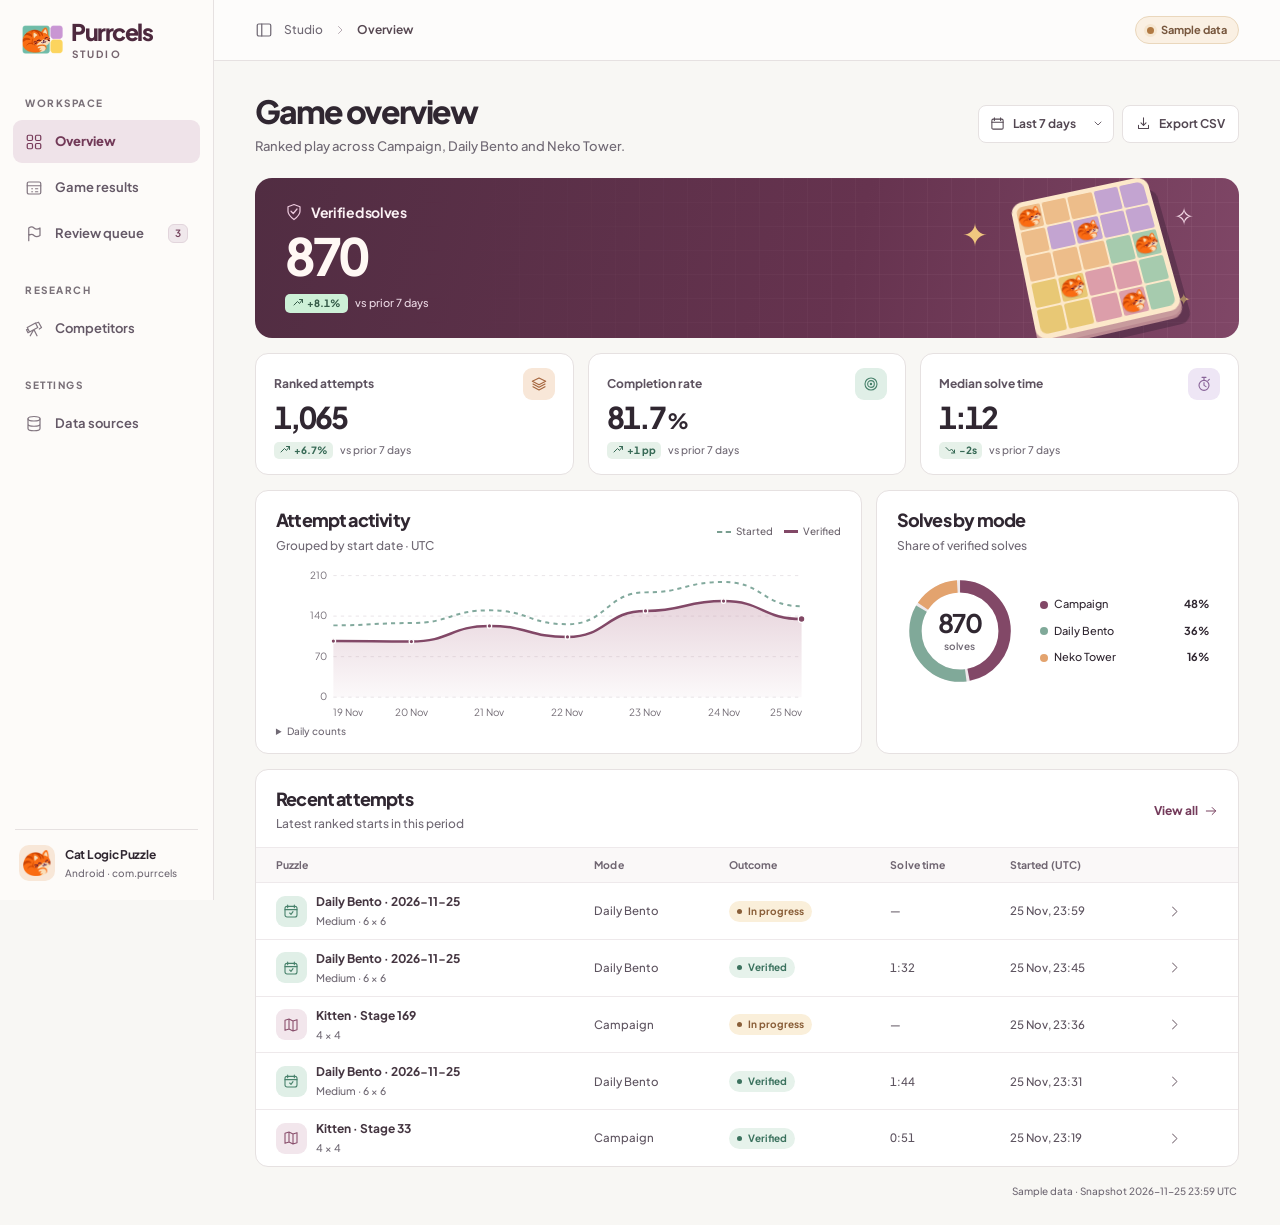
==== dashboard/index.html @ 9e4d9750 "Add Purrcels Studio ranked results and competitor dashboard" ====
<!doctype html>
<html lang="en">
<head>
  <meta charset="utf-8">
  <meta name="viewport" content="width=device-width, initial-scale=1">
  <meta name="purrcels-runtime" content="static">
  <meta name="theme-color" content="#51283c">
  <meta name="referrer" content="no-referrer">
  <meta name="robots" content="noindex,nofollow">
  <meta http-equiv="Content-Security-Policy" content="default-src 'self'; style-src 'self' 'unsafe-inline'; img-src 'self'; connect-src 'self'; object-src 'none'; base-uri 'none'; form-action 'none'">
  <title>Overview · Purrcels Studio</title>
  <link rel="icon" href="../assets/favicon.png">
  <link rel="preload" href="./fonts/plus-jakarta-sans.woff2" as="font" type="font/woff2" crossorigin>
  <link rel="stylesheet" href="./dashboard.css">
  <script type="module" src="./app.js"></script>
</head>
<body>
  <a href="#content" class="skip">Skip to dashboard</a>
  <aside class="sidebar" id="sidebar" aria-label="Studio navigation">
    <div class="brand-wrap"><a class="brand" href="#overview" aria-label="Purrcels Studio overview"><img src="../assets/app-mark.webp" alt="" width="47" height="34"><span>Purrcels<span class="studio">Studio</span></span></a><button id="close-nav" class="square mobile-only" aria-label="Close navigation" data-icon="close"></button></div>
    <nav aria-label="Dashboard">
      <p class="nav-group">Workspace</p>
      <a href="#overview" data-view="overview"><i data-icon="overview"></i>Overview</a>
      <a href="#results" data-view="results"><i data-icon="results"></i>Game results</a>
      <a href="#reviews" data-view="reviews"><i data-icon="flag"></i>Review queue<span id="queue-count" class="nav-count" hidden></span></a>
      <p class="nav-group second">Research</p>
      <a href="#competitors" data-view="competitors"><i data-icon="telescope"></i>Competitors</a>
      <p class="nav-group second">Settings</p>
      <a href="#sources" data-view="sources"><i data-icon="database"></i>Data sources</a>
    </nav>
    <div class="app-identity"><div class="app-picture"><img src="../assets/cat.webp" width="31" height="28" alt=""></div><div><b>Cat Logic Puzzle</b><span>Android · com.purrcels</span></div></div>
  </aside>
  <button id="nav-scrim" hidden aria-label="Close navigation"></button>
  <div class="workspace">
    <header class="topbar"><div class="crumb"><button id="open-nav" class="square mobile-only" aria-label="Open navigation" aria-expanded="false" aria-controls="sidebar" data-icon="menu"></button><i data-icon="panel"></i><span>Studio</span><i data-icon="chevron"></i><strong id="crumb">Overview</strong></div><a href="#sources" class="source-chip" id="source-chip"><span class="source-dot"></span><span id="source-label">Data source</span></a></header>
    <main id="content" tabindex="-1"><p class="loading">Loading workspace…</p></main>
    <noscript><p>This dashboard needs JavaScript to display results and review notes.</p></noscript>
  </div>
  <dialog id="record-dialog" aria-labelledby="detail-name"><div id="detail"></div></dialog>
  <input type="file" accept=".json,application/json" id="import-file" hidden>
  <div id="notice" role="status" aria-live="polite"></div>
</body>
</html>
---- dashboard/dashboard.css ----
@font-face {
  font-family: "Plus Jakarta Sans"; src: url("./fonts/plus-jakarta-sans.woff2") format("woff2");
  font-weight: 200 800; font-style: normal; font-display: swap;
}
:root {
  color-scheme: light; --bg:#f8f7f4; --surface:#fff; --ink:#302731; --muted:#706974;
  --line:#e6e1e1; --berry:#743b5b; --plum:#51283f; --active:#f2e8ed; --positive:#306b56;
  --mint:#e0efe7; --peach:#f8e7d8; --lilac:#eee6f5; --side:214px;
  font:14px/1.5 "Plus Jakarta Sans",Inter,system-ui,-apple-system,"Segoe UI",sans-serif;
}
*{box-sizing:border-box}
body{margin:0;background:var(--bg);color:var(--ink);font-weight:500}
a{color:inherit}button,input,select,textarea{font:inherit;color:inherit}
button,a,select,summary{touch-action:manipulation}button,select,summary{cursor:pointer}
button:disabled{cursor:default;opacity:.55}
button,a{text-decoration:none}
button{border:0;background:transparent}button,select,a{ -webkit-tap-highlight-color:transparent}
img{display:block}svg{display:block;width:18px;height:18px;flex:none}i{font-style:normal}
h1,h2,h3,p{margin:0}h1,h2,h3{line-height:1.25}
h1{font-size:clamp(28px,2.5vw,39px);font-weight:780;letter-spacing:-.065em}
h2{font-size:18px;letter-spacing:-.045em;font-weight:770}h3{font-size:16px;letter-spacing:-.03em}
:focus-visible{outline:3px solid #9b537a;outline-offset:3px}
.sr,.skip:not(:focus){position:absolute;width:1px;height:1px;overflow:hidden;clip-path:inset(50%);white-space:nowrap}
.skip:focus{position:fixed;top:10px;left:10px;padding:10px 14px;z-index:30;background:white;border-radius:8px}
[hidden]{display:none!important}
.sidebar{position:fixed;inset:0 auto 0 0;width:var(--side);display:flex;flex-direction:column;background:#fdfbf9;border-right:1px solid var(--line);z-index:8}
.brand-wrap{display:flex;align-items:center;justify-content:space-between;min-height:79px;padding:0 18px 0 22px}
.brand{display:flex;align-items:center;gap:8px;letter-spacing:-.065em;font-size:23px;font-weight:800;line-height:1.02;color:#4d293e}
.brand img{width:41px;height:auto;object-fit:contain}.brand .studio{display:block;font-size:10px;text-transform:uppercase;letter-spacing:.21em;margin:5px 0 0 1px;font-weight:720;color:#76646e}
.sidebar nav{padding:17px 13px;overflow-y:auto}.nav-group{font-size:10px;text-transform:uppercase;letter-spacing:.15em;font-weight:750;color:#797078;margin:0 12px 9px}
.nav-group.second{margin-top:28px}
.sidebar nav>a{display:flex;gap:12px;align-items:center;min-height:43px;margin:3px 0;padding:7px 12px;border-radius:9px;font-size:13px;font-weight:640;color:#645866}
.sidebar nav>a i{color:#827680}.sidebar nav>a:hover{background:#f5f0f0}
.sidebar nav>a[aria-current=page]{background:#efe3e9;color:#723a58;font-weight:760}.sidebar nav>a[aria-current=page] i{color:#783c5b}
.nav-count{margin-left:auto;min-width:20px;padding:1px 6px;text-align:center;background:#f0e8ec;border:1px solid #e2d5dc;border-radius:6px;font-size:10px;color:#75435d}
.app-identity{margin:auto 15px 19px;padding:15px 3px 0 4px;border-top:1px solid var(--line);display:flex;align-items:center;gap:10px}
.app-picture{display:grid;place-items:center;background:var(--peach);width:36px;height:36px;border-radius:10px}.app-picture img{width:28px;height:auto}
.app-identity b,.app-identity span{display:block}.app-identity b{font-size:12px;letter-spacing:-.025em}.app-identity span{font-size:10px;color:var(--muted);margin-top:2px}
.workspace{margin-left:var(--side);min-width:0}
.topbar{height:61px;padding:0 clamp(22px,3.2vw,54px);border-bottom:1px solid var(--line);background:#fdfcfb;display:flex;align-items:center;justify-content:space-between;gap:12px}
.crumb{font-size:12px;color:var(--muted);display:flex;align-items:center;gap:11px}.crumb strong{font-weight:650;color:#574852}.crumb>svg:first-of-type{width:16px;height:16px}
.crumb>i{display:flex}.crumb>i:last-of-type svg{width:12px;height:12px;color:#a99ba4}
.source-chip,.light-chip{display:inline-flex;align-items:center;gap:7px;font-size:11px;font-weight:700;color:#77573e;background:#faf0e3;border:1px solid #ead7bc;border-radius:99px;padding:5px 11px;white-space:nowrap}
.source-chip:hover{filter:brightness(.97)}.source-dot{width:7px;height:7px;border-radius:50%;background:#b07942;box-shadow:0 0 0 3px #ead1ac59}
.source-chip[data-source="operator"],.source-chip[data-source="file"]{background:#eaf4ed;color:#366953;border-color:#cfe3d6}
.source-chip[data-source="operator"] .source-dot,.source-chip[data-source="file"] .source-dot{background:#528c71}
#nav-scrim{display:none}.mobile-only{display:none!important}
main{width:min(100%,1480px);margin:auto;padding:30px clamp(22px,3.2vw,54px) 26px;min-width:0;outline:0!important}
.page-head{display:flex;align-items:center;justify-content:space-between;gap:18px;margin:0 0 21px}
.page-head p{font-size:13px;color:var(--muted);margin-top:6px}
.head-actions,.toolbar,.detail-actions{display:flex;align-items:center;gap:8px;flex-wrap:wrap}
.button,.select-wrap,.square,.search,.row-open{border:1px solid var(--line);border-radius:8px;background:#fff;display:inline-flex;align-items:center;justify-content:center}
.button,.select-wrap{min-height:38px;color:#524651;font-weight:660;font-size:12px;white-space:nowrap}
.button{gap:8px;padding:7px 13px}.button svg,.select-wrap svg{width:15px;height:15px}
.button:hover:not(:disabled),.square:hover,.row-open:hover,.select-wrap:hover{background:#f6f1f4;border-color:#d8c7d1}
.button.primary{background:var(--berry);border-color:var(--berry);color:white}.button.primary:hover:not(:disabled){background:#5f2f48}
.select-wrap{position:relative;overflow:visible;gap:0}
.select-wrap>svg:first-child{position:absolute;left:11px;pointer-events:none}.select-wrap>svg:last-child{position:absolute;right:9px;width:12px;pointer-events:none}
.select-wrap select{display:block;appearance:none;background:transparent;border:0;border-radius:8px;min-height:36px;font-weight:inherit;font-size:inherit;width:100%;padding:5px 29px 5px 12px}
.select-wrap>svg:first-child~select{padding-left:34px}
.square{width:34px;height:34px;flex:none}
.hero{position:relative;isolation:isolate;display:flex;align-items:center;overflow:hidden;border-radius:17px;min-height:160px;background:linear-gradient(105deg,#512d42 0%,#66334f 60%,#804767 100%);color:#fff8f4}
.hero:before{content:"";position:absolute;inset:0;z-index:-1;opacity:.32;background-image:linear-gradient(to right,#f9cedb30 1px,transparent 1px),linear-gradient(to bottom,#f9cedb30 1px,transparent 1px);background-size:24px 24px;mask-image:linear-gradient(90deg,transparent 12%,black 88%)}
.hero-content{padding:20px 30px;position:relative;z-index:2}
.hero-label{display:flex;align-items:center;gap:8px;font-size:14px;letter-spacing:-.025em;font-weight:690;color:#fbf1f4}
.hero-label svg{color:#ecc8dc;width:18px;height:18px}
.hero-value{display:block;font-size:clamp(46px,4vw,63px);font-weight:740;letter-spacing:-.075em;line-height:1.13;font-variant-numeric:tabular-nums;margin:4px 0 9px}
.hero-change,.change{display:flex;align-items:center;gap:7px;flex-wrap:wrap}.comparison{font-size:10.5px;color:var(--muted)}.hero .comparison{color:#ead7e3;font-size:11px}
.delta{display:inline-flex;align-items:center;gap:3px;border-radius:5px;padding:2px 5px;font-size:10px;font-weight:750;line-height:1.35;font-variant-numeric:tabular-nums}
.delta svg{width:12px;height:12px;stroke-width:2}.delta.positive{color:#376955;background:#e6f1e9}.delta.negative{color:#934f4c;background:#f6e8e5}
.hero .delta{padding:3px 7px}.hero .positive{background:#cdf0d7;color:#345a48}.hero .negative{background:#f3cfc7;color:#723e38}
.hero-art{position:absolute;inset:0 4.5% 0 auto;width:245px;pointer-events:none}
.art-board{position:absolute;right:29px;top:50%;width:144px;height:144px;display:grid;grid-template-columns:repeat(5,1fr);grid-template-rows:repeat(5,1fr);gap:2px;border:5px solid #fce8ca;border-radius:12px;overflow:hidden;background:#fce8ca;transform:translateY(-52%) perspective(600px) rotateX(17deg) rotateZ(-13deg);box-shadow:0 5px 0 #c89b9d,0 8px 0 #bb8991,6px 15px 0 #391e3566}
.tile{display:grid;place-items:center;border-radius:2px}.tile img{width:90%;height:90%;object-fit:contain;filter:drop-shadow(0 1px 0 #88553544)}
.t0{background:#edbd8a}.t1{background:#c3a4d1}.t2{background:#a6cbae}.t3{background:#e8c875}.t4{background:#dc9eaa}
.spark{position:absolute;color:#f0c77f;font-family:Georgia,serif;line-height:1}.sp-one{left:12px;top:42px;font-size:31px}.sp-two{right:1px;top:27px;font-size:24px;color:#f3d8e6}.sp-three{right:5px;bottom:30px;font-size:16px}
.kpi-row{display:grid;grid-template-columns:repeat(3,minmax(0,1fr));gap:14px;margin:15px 0}
.kpi,.card{background:var(--surface);border:1px solid var(--line);border-radius:13px}
.kpi{padding:14px 18px 15px}.kpi-top{display:flex;align-items:center;justify-content:space-between;gap:8px}.kpi-label{color:#5e5360;font-size:12px;font-weight:720}.kpi-icon,.row-icon{display:inline-grid;place-items:center;border-radius:9px;flex:none}
.kpi-icon{width:32px;height:32px}.kpi-icon svg{width:16px;height:16px}.peach,.row-icon.tower{background:var(--peach);color:#a5653d}.mint,.row-icon.daily{background:var(--mint);color:#47816b}.lilac{background:var(--lilac);color:#886398}
.kpi>strong{display:block;margin:1px 0 8px;font-size:30px;letter-spacing:-.065em;line-height:1.1;font-weight:740;font-variant-numeric:tabular-nums}.kpi>strong small{font-size:21px;margin-left:2px}
.analytics-row{display:grid;grid-template-columns:minmax(0,1.67fr) minmax(240px,1fr);gap:14px;align-items:start}
.card-heading{display:flex;align-items:center;justify-content:space-between;gap:12px;padding:18px 20px 0}
.card-heading p,.source-card p,.active-source p,.ref-card p,.field-help{font-size:12px;color:var(--muted);line-height:1.6;margin-top:4px}
.legend{display:flex;align-items:center;gap:11px;flex-wrap:wrap}.legend span{display:flex;align-items:center;gap:5px;font-size:10px;color:#6a626b;white-space:nowrap}
.dash-line,.solid-line{width:14px;height:0;border-top:2px dashed #799e90}.solid-line{border-top:3px solid #824867}
.chart{width:calc(100% - 32px);height:158px;margin:9px 16px 0;overflow:visible}.chart text{font:12px "Plus Jakarta Sans",sans-serif;fill:#746d76}
.grid-line{stroke:#e5e0e3;stroke-width:1;stroke-dasharray:4 5}
.chart-data{margin:0 20px 12px;color:var(--muted);font-size:10px}.chart-data summary{width:max-content;padding:2px 0}.chart-data table{font-size:12px;margin:7px 0 8px}
.mix{align-self:stretch}.mix-body{display:flex;align-items:center;justify-content:center;gap:clamp(12px,2vw,29px);padding:20px 18px 24px;min-height:157px}
.donut{width:clamp(96px,8.6vw,141px);position:relative;flex:none}.donut>svg{width:100%;height:auto}.donut>div{position:absolute;inset:0;display:flex;flex-direction:column;justify-content:center;align-items:center}
.donut strong{font-size:clamp(21px,2vw,32px);letter-spacing:-.07em;line-height:1.15}.donut small{font-size:10px;font-weight:600;color:var(--muted);margin-top:2px}
.mix-list{list-style:none;margin:0;padding:0;flex:1;max-width:170px;min-width:0}.mix-list li{display:flex;justify-content:space-between;gap:6px;align-items:center;margin:10px 0;font-size:11px}
.mode-name{display:inline-flex;gap:6px;align-items:center;white-space:nowrap}.mode-dot,.status i{width:8px;height:8px;display:inline-block;flex:none;border-radius:50%}
.mode-dot.campaign{background:#824867}.mode-dot.daily{background:#80a999}.mode-dot.tower{background:#e3a36e}
.recent{margin-top:15px}.recent .card-heading,.list-panel .card-heading,.market .card-heading{padding-bottom:14px}
.text-link{display:inline-flex;align-items:center;gap:6px;color:var(--berry);font-size:12px;font-weight:730;white-space:nowrap}.text-link:hover{text-decoration:underline}.text-link svg{width:14px;height:14px}
.table-scroll{overflow-x:auto;max-width:100%;border-radius:0 0 13px 13px}
table{border-collapse:collapse;width:100%;text-align:left}
th,td{padding:9px 12px;text-align:left;font-size:12px}
th{background:#faf8f8;color:#706672;letter-spacing:.01em;font-size:10.5px;font-weight:700;white-space:nowrap;border-block:1px solid #eee9eb}
td{border-bottom:1px solid #eee9eb}tr:last-child td{border-bottom:0}
.results-table,.peer-table{min-width:650px}th:first-child,td:first-child{padding-left:20px}th:last-child,td:last-child{padding-right:18px}
.results-table td{padding-block:6px;color:#5d535f;font-size:11.5px}.results-table tbody tr:hover{background:#fcfafb}
.row-title{display:inline-flex;align-items:center;gap:9px;padding:4px 0;text-align:left}
.row-icon{width:31px;height:31px}.row-icon svg{width:16px;height:16px}.row-icon.campaign{background:#f2e6ec;color:#8a506d}
.row-title b,.peer-name b{color:#453641;display:block;font-size:12px;font-weight:720}.row-title small,.peer-name small{display:block;font-size:10.5px;color:var(--muted);margin-top:2px}
.row-title:hover b{text-decoration:underline}.row-open{height:30px;width:30px;border-color:transparent;color:#8b7e87}.row-open svg{width:15px;height:15px}
.tabular{font-variant-numeric:tabular-nums}.status,.review-pill{display:inline-flex;align-items:center;gap:6px;font-size:10px;font-weight:700;border-radius:20px;padding:3px 8px;white-space:nowrap}
.status i{width:5px;height:5px;background:currentColor}.status.verified,.resolved{color:#3b725e;background:#e6f2eb}.status.expired{color:#746775;background:#f0edf0}.status.open,.flagged{color:#895e38;background:#faefda}
.quiet,.workspace-foot{color:var(--muted)}.workspace-foot{font-size:10px;text-align:right;margin:17px 2px 0}
.toolbar{padding:0 0 15px;gap:8px}.search{padding:0 10px;color:#7d737b;gap:7px;justify-content:flex-start;min-width:178px;flex:1;max-width:310px}
.search input{min-width:0;width:100%;border:0;outline:0;font-size:12px;padding:10px 0;background:transparent}.search:focus-within{outline:2px solid #995e80}
.search svg{width:16px;height:16px}.list-panel{overflow:hidden}.small{min-height:30px;font-size:11px;padding:4px 9px}
.pagination{display:flex;align-items:center;justify-content:space-between;padding:12px 20px;border-top:1px solid var(--line);font-size:11px;color:var(--muted)}.pagination>div{display:flex;gap:8px}
.scope-note,.coverage-line,.table-note{display:flex;align-items:flex-start;gap:8px;font-size:12px;line-height:1.65;color:#695d68}
.scope-note,.coverage-line{margin:0 0 15px;padding:10px 13px;border:1px solid #e7dde3;border-radius:9px;background:#f5eef2}.scope-note svg,.coverage-line svg,.table-note svg{width:15px;height:15px;margin-top:2px}
.empty,.unavailable{padding:36px 22px;display:flex;align-items:center;text-align:center;flex-direction:column;gap:7px}.empty>span{color:#805671;background:#f2e9ee;border-radius:10px;padding:10px}.empty p,.unavailable p{font-size:13px;color:var(--muted)}
dialog{margin:auto;position:fixed;border:1px solid #d9cdd3;border-radius:18px;padding:23px;width:min(calc(100% - 32px),480px);max-height:90dvh;color:var(--ink);box-shadow:0 20px 80px #32172d30;overflow:auto;background:white}
dialog::backdrop{background:#34243365}.detail-head,.review-heading,.active-source{display:flex;align-items:center;justify-content:space-between;gap:12px}
#detail-name{font-size:23px;margin:11px 0 2px}.detail-id{font:11px/1.6 ui-monospace,monospace;color:var(--muted);margin-bottom:9px;overflow-wrap:anywhere}.detail-grid{display:grid;grid-template-columns:1fr 1fr;gap:13px;padding:17px 0;margin:14px 0;border-block:1px solid var(--line)}dt{font-size:11px;color:var(--muted)}dd{margin:2px 0 0;font-size:13px;font-weight:650}
.note-label{display:block;font-size:12px;font-weight:700;margin:15px 0 4px}textarea{resize:vertical;width:100%;border:1px solid #d8ccd4;border-radius:8px;padding:9px;font-size:13px}
.detail-actions{justify-content:flex-end;margin-top:14px}.field-error{color:#984839;font-size:12px;margin:5px 0}
#notice{position:fixed;left:calc(50% + var(--side) / 2);bottom:24px;transform:translateX(-50%);z-index:15;border-radius:9px;background:#492e40;color:#fff8fc;padding:10px 15px;box-shadow:0 6px 22px #53374d25;font-size:12px;max-width:min(88vw,560px);opacity:0;pointer-events:none;text-align:center}#notice.visible{opacity:1}
.light-chip{color:#685568;background:#f3edf2;border-color:#e7dde5}.light-chip svg{width:13px;height:13px}
.peer-table td{padding-block:16px;color:#655966;line-height:1.6}.peer-name{display:flex;align-items:center;gap:9px}.market-count{font-size:19px;letter-spacing:-.045em;color:var(--ink)}.table-note{padding:13px 20px;border-top:1px solid var(--line)}.ref-section{margin-top:25px}
.reference-grid,.source-grid{display:grid;grid-template-columns:repeat(3,minmax(0,1fr));gap:13px;margin-top:13px}
.ref-card,.source-card{padding:20px;display:flex;flex-direction:column;align-items:flex-start}.ref-card h3,.source-card h2{margin-top:12px}.ref-card .text-link,.source-card .button{margin-top:auto}.ref-card p,.source-card p{margin:7px 0 19px}
.reference-label{text-transform:uppercase;letter-spacing:.1em;font-size:9px;font-weight:800;color:#7a506b}
.active-source{padding:16px 20px;justify-content:flex-start}.active-source .light-chip{margin-left:auto}.active-source p{margin-top:2px}
.instructions,.definitions{margin-top:15px}.instructions{padding:15px 20px}.instructions summary{font-weight:720;letter-spacing:-.015em}.instructions p{font-size:12px;color:var(--muted);margin:11px 0;line-height:1.6}
pre{overflow-x:auto;padding:12px;background:#f5f1f3;border-radius:7px;font-size:11px;}code{font:12px/1.6 ui-monospace,SFMono-Regular,Menlo,monospace}
.definitions dl{margin:10px 20px 14px}.definitions dl div{display:grid;grid-template-columns:150px 1fr;gap:12px;padding:8px 0;border-bottom:1px solid var(--line)}.definitions dl div:last-child{border:0}.definitions dt{font-weight:700;color:var(--ink);font-size:12px}.definitions dd{margin:0;color:var(--muted);font-weight:500;font-size:12px}
.loading{padding:30px 0;color:var(--muted)}
@media(min-width:1500px){:root{--side:235px}.hero{min-height:180px}.art-board{width:162px;height:162px}.chart{height:190px}.kpi{padding:17px 22px}.mix-body{min-height:185px}}
@media(max-width:1150px) and (min-width:761px){:root{--side:185px}.brand-wrap{padding-left:16px}.sidebar nav{padding-inline:9px}.sidebar nav>a{gap:9px}.analytics-row{grid-template-columns:minmax(0,1.55fr) minmax(210px,.9fr)}.mix-body{gap:12px;flex-direction:column;padding:8px 15px}.donut{width:86px}.mix-list{min-width:100%}.mix-list li{margin:3px 0}.legend{gap:5px}.card-heading{padding-inline:16px}.kpi{padding-inline:13px}}
@media(max-width:760px){
  :root{--side:0px}.sidebar{width:228px;transform:translateX(-105%);visibility:hidden}.nav-open .sidebar{transform:none;visibility:visible}.mobile-only{display:inline-flex!important}
  .nav-open #nav-scrim{display:block;position:fixed;inset:0;background:#38263566;z-index:7;border-radius:0}
  .workspace{margin:0}.topbar{height:52px;padding-inline:16px}.crumb{gap:7px}.crumb>i:first-of-type{display:none}.crumb .square{margin-right:2px}.brand-wrap{min-height:65px}.sidebar nav>a{min-height:48px}
  main{padding:21px 16px}.page-head{align-items:flex-start}.page-head p{font-size:12px}.hero{min-height:140px}.hero-content{padding:17px 21px}.hero-art{right:2%;width:180px}.art-board{width:122px;height:122px;right:17px}.sp-one{left:0}
  .kpi-row{gap:8px;margin:10px 0}.kpi{padding:12px}.kpi-icon{width:26px;height:26px}.kpi-label{font-size:11px}.kpi>strong{font-size:25px}.kpi .change{gap:4px}.comparison{font-size:9px}
  .analytics-row{grid-template-columns:minmax(0,1.5fr) minmax(180px,1fr);gap:9px}.card-heading{padding:15px 15px 0}.mix-body{gap:8px;padding:10px 15px;flex-direction:column}.donut{width:78px}.mix-list{width:100%;max-width:185px}.mix-list li{margin:3px 0}
  .activity .card-heading{align-items:flex-start;gap:6px;flex-wrap:wrap}.chart{width:calc(100% - 22px);margin:4px 11px 0;height:150px}.reference-grid,.source-grid{grid-template-columns:1fr;gap:9px}.ref-card,.source-card{padding:17px}
  .button,.select-wrap,.search{min-height:44px}.select-wrap select{min-height:40px}.square,.row-open{min-height:36px;min-width:36px}
}
@media(max-width:570px){
  .page-head{flex-direction:column;gap:12px;margin-bottom:14px}.head-actions{width:100%}.hero-art{right:1%;width:133px}.art-board{right:15px;width:101px;height:101px;gap:1.5px;border-width:4px}.sp-one{font-size:17px;left:0;top:31px}.sp-two{font-size:12px;right:1px;top:20px}.sp-three{right:0;bottom:19px}
  .hero{min-height:131px}.hero-value{font-size:42px}.hero-label{font-size:12px}.hero .comparison{font-size:9px}.hero-content{padding:15px}
  .kpi{padding:10px 8px}.kpi-top{align-items:flex-start;flex-direction:column-reverse;gap:5px}.kpi-row{gap:6px}.kpi>strong{margin:4px 0 6px;font-size:23px}.kpi>strong small{font-size:15px}.kpi .change{align-items:flex-start;flex-direction:column}.kpi-label{font-size:10px}.kpi .comparison{font-size:8.5px}.kpi .delta{font-size:9px}.kpi-icon svg{width:14px;height:14px}
  .analytics-row{grid-template-columns:minmax(0,1fr)}.chart{height:auto;min-height:123px}.activity .card-heading{flex-wrap:nowrap}.legend{gap:7px}.legend span{font-size:9px}.mix-body{flex-direction:row;padding:9px 20px 17px;gap:23px}.donut{width:89px}.mix-list{max-width:none}.mix-list li{margin:7px 0;font-size:12px}
  .toolbar .search{min-width:100%;max-width:100%}.button,.select-wrap,.select-wrap select{font-size:11px}.definitions dl div{grid-template-columns:1fr;gap:3px}
  .light-chip{font-size:10px;padding:4px 7px}.active-source{flex-wrap:wrap}.hero-change{max-width:180px}.table-scroll{scrollbar-width:thin}
}
@media(prefers-reduced-motion:reduce){*,*::before,*::after{scroll-behavior:auto!important;transition-duration:0s!important}}
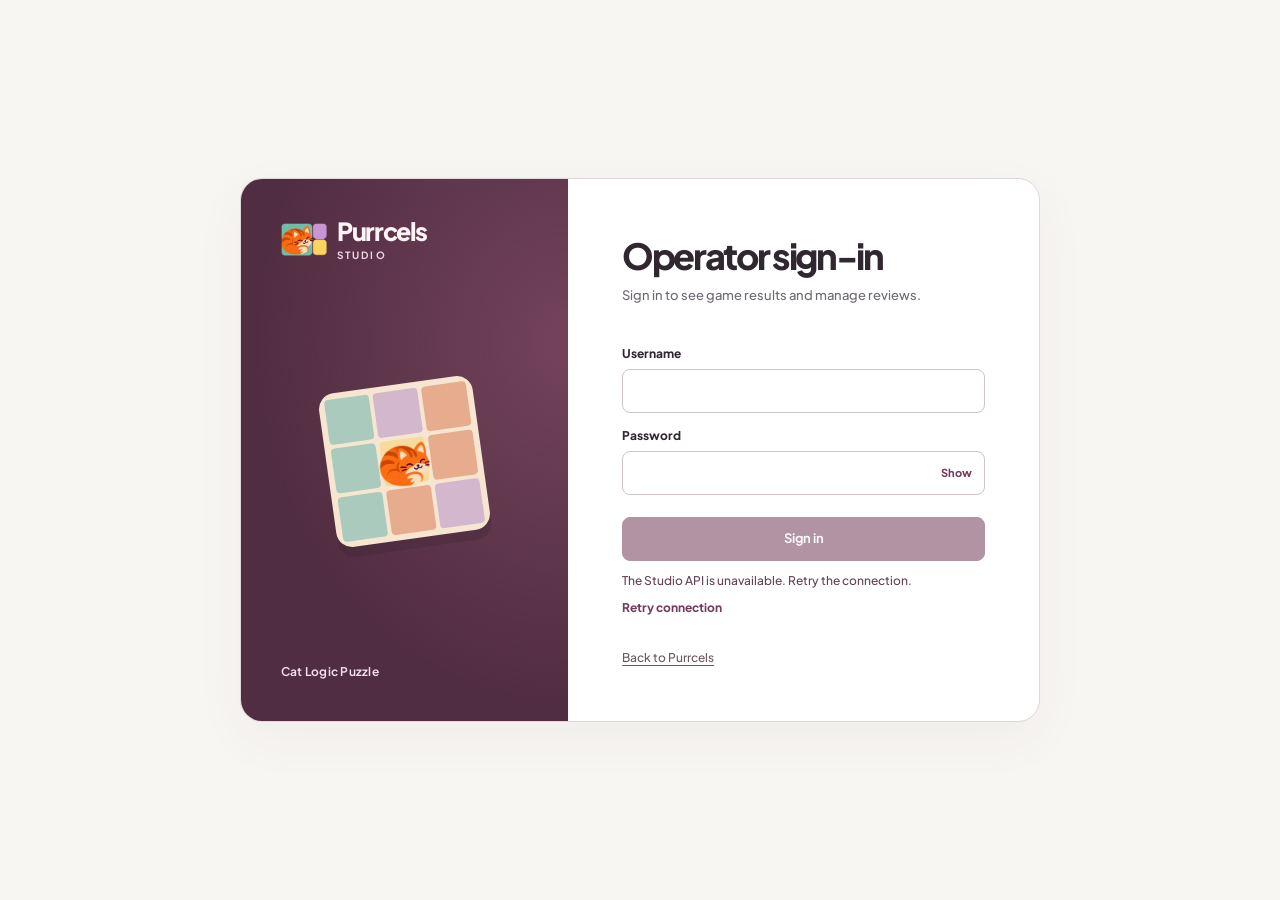
==== commit 6a98c8b0: "Replace the sample dashboard with authenticated game-server results" ====
--- a/dashboard/index.html
+++ b/dashboard/index.html
@@ -3,18 +3,34 @@
 <head>
   <meta charset="utf-8">
   <meta name="viewport" content="width=device-width, initial-scale=1">
-  <meta name="purrcels-runtime" content="static">
   <meta name="theme-color" content="#51283c">
   <meta name="referrer" content="no-referrer">
   <meta name="robots" content="noindex,nofollow">
-  <meta http-equiv="Content-Security-Policy" content="default-src 'self'; style-src 'self' 'unsafe-inline'; img-src 'self'; connect-src 'self'; object-src 'none'; base-uri 'none'; form-action 'none'">
-  <title>Overview · Purrcels Studio</title>
+  <meta http-equiv="Content-Security-Policy" content="default-src 'self'; style-src 'self' 'unsafe-inline'; img-src 'self'; connect-src https://purrcels-api.devinnovations.co.in; object-src 'none'; base-uri 'none'; form-action 'none'">
+  <title>Operator sign-in · Purrcels Studio</title>
   <link rel="icon" href="../assets/favicon.png">
   <link rel="preload" href="./fonts/plus-jakarta-sans.woff2" as="font" type="font/woff2" crossorigin>
-  <link rel="stylesheet" href="./dashboard.css">
-  <script type="module" src="./app.js"></script>
+  <link rel="stylesheet" href="./dashboard.css?v=2">
+  <script type="module" src="./app.js?v=2"></script>
 </head>
 <body>
+  <main id="login-screen" class="login-screen">
+    <div class="login-panel">
+      <section class="login-brand" aria-label="Purrcels Studio"><div class="login-wordmark"><img src="../assets/app-mark.webp" width="52" height="37" alt=""><span>Purrcels <b>Studio</b></span></div><div class="login-art" aria-hidden="true"><div class="login-tiles"><i></i><i></i><i></i><i></i><i><img src="../assets/cat.webp" alt=""></i><i></i><i></i><i></i><i></i></div></div><p>Cat Logic Puzzle</p></section>
+      <section class="login-body" aria-labelledby="login-title">
+        <h1 id="login-title">Operator sign-in</h1><p>Sign in to see game results and manage reviews.</p>
+        <form id="login-form" method="post" autocomplete="on">
+          <label for="username">Username</label><input id="username" name="username" autocomplete="username" autocapitalize="none" spellcheck="false" maxlength="64" required>
+          <label for="password">Password</label><div class="password-field"><input id="password" name="password" type="password" autocomplete="current-password" required><button type="button" id="show-password" aria-label="Show password" aria-pressed="false">Show</button></div>
+          <button class="button primary" id="sign-in" type="submit" disabled>Sign in</button>
+        </form>
+        <p id="login-status" class="login-status" role="status" aria-live="polite">Connecting to the game server…</p>
+        <button type="button" class="text-link" id="retry-login" hidden>Retry connection</button>
+        <a href="../" class="back-game">Back to Purrcels</a>
+      </section>
+    </div>
+  </main>
+  <div id="studio-shell" hidden>
   <a href="#content" class="skip">Skip to dashboard</a>
   <aside class="sidebar" id="sidebar" aria-label="Studio navigation">
     <div class="brand-wrap"><a class="brand" href="#overview" aria-label="Purrcels Studio overview"><img src="../assets/app-mark.webp" alt="" width="47" height="34"><span>Purrcels<span class="studio">Studio</span></span></a><button id="close-nav" class="square mobile-only" aria-label="Close navigation" data-icon="close"></button></div>
@@ -32,12 +48,13 @@
   </aside>
   <button id="nav-scrim" hidden aria-label="Close navigation"></button>
   <div class="workspace">
-    <header class="topbar"><div class="crumb"><button id="open-nav" class="square mobile-only" aria-label="Open navigation" aria-expanded="false" aria-controls="sidebar" data-icon="menu"></button><i data-icon="panel"></i><span>Studio</span><i data-icon="chevron"></i><strong id="crumb">Overview</strong></div><a href="#sources" class="source-chip" id="source-chip"><span class="source-dot"></span><span id="source-label">Data source</span></a></header>
+    <header class="topbar"><div class="crumb"><button id="open-nav" class="square mobile-only" aria-label="Open navigation" aria-expanded="false" aria-controls="sidebar" data-icon="menu"></button><i data-icon="panel"></i><span>Studio</span><i data-icon="chevron"></i><strong id="crumb">Overview</strong></div><div class="account-controls"><a href="#sources" class="source-chip" id="source-chip"><span class="source-dot"></span><span id="source-label">Game server</span></a><button class="button" id="sign-out">Sign out</button></div></header>
     <main id="content" tabindex="-1"><p class="loading">Loading workspace…</p></main>
-    <noscript><p>This dashboard needs JavaScript to display results and review notes.</p></noscript>
+
   </div>
   <dialog id="record-dialog" aria-labelledby="detail-name"><div id="detail"></div></dialog>
-  <input type="file" accept=".json,application/json" id="import-file" hidden>
+  </div>
+  <noscript><p>Enable JavaScript to sign in to Purrcels Studio.</p></noscript>
   <div id="notice" role="status" aria-live="polite"></div>
 </body>
 </html>
--- a/dashboard/dashboard.css
+++ b/dashboard/dashboard.css
@@ -42,8 +42,8 @@
 .crumb>i{display:flex}.crumb>i:last-of-type svg{width:12px;height:12px;color:#a99ba4}
 .source-chip,.light-chip{display:inline-flex;align-items:center;gap:7px;font-size:11px;font-weight:700;color:#77573e;background:#faf0e3;border:1px solid #ead7bc;border-radius:99px;padding:5px 11px;white-space:nowrap}
 .source-chip:hover{filter:brightness(.97)}.source-dot{width:7px;height:7px;border-radius:50%;background:#b07942;box-shadow:0 0 0 3px #ead1ac59}
-.source-chip[data-source="operator"],.source-chip[data-source="file"]{background:#eaf4ed;color:#366953;border-color:#cfe3d6}
-.source-chip[data-source="operator"] .source-dot,.source-chip[data-source="file"] .source-dot{background:#528c71}
+.source-chip[data-source="operator"]{background:#eaf4ed;color:#366953;border-color:#cfe3d6}
+.source-chip[data-source="operator"] .source-dot{background:#528c71}
 #nav-scrim{display:none}.mobile-only{display:none!important}
 main{width:min(100%,1480px);margin:auto;padding:30px clamp(22px,3.2vw,54px) 26px;min-width:0;outline:0!important}
 .page-head{display:flex;align-items:center;justify-content:space-between;gap:18px;margin:0 0 21px}
@@ -153,3 +153,59 @@
   .light-chip{font-size:10px;padding:4px 7px}.active-source{flex-wrap:wrap}.hero-change{max-width:180px}.table-scroll{scrollbar-width:thin}
 }
 @media(prefers-reduced-motion:reduce){*,*::before,*::after{scroll-behavior:auto!important;transition-duration:0s!important}}
+
+.login-screen {
+  display:grid; place-items:center; width:100%; min-height:100vh; min-height:100svh;
+  padding:clamp(16px,5vw,64px); background:#f8f6f3;
+}
+.login-panel {
+  display:grid; grid-template-columns:minmax(190px,.82fr) minmax(270px,1.18fr);
+  width:min(800px,100%); overflow:hidden; border:1px solid #dfd7d9; border-radius:22px;
+  background:var(--surface); box-shadow:0 16px 52px #4621370c;
+}
+.login-brand {
+  display:flex; flex-direction:column; justify-content:space-between; gap:28px;
+  padding:clamp(22px,3.7vw,40px); color:#fff4f5;
+  background:radial-gradient(ellipse at 100% 30%,#73435a,transparent 68%),#512d41;
+}
+.login-wordmark {display:flex; align-items:center; gap:10px; font-weight:800; font-size:25px; letter-spacing:-.055em; line-height:1}
+.login-wordmark img {object-fit:contain; height:auto; width:46px}
+.login-wordmark b {display:block; margin-top:6px; font-size:10px; font-weight:700; text-transform:uppercase; letter-spacing:.21em; color:#f0d7e2}
+.login-brand p {font-size:12px; font-weight:650; letter-spacing:.02em; color:#f2dfe8}
+.login-art {display:grid; place-items:center; padding:12px 0}
+.login-tiles {display:grid; width:min(100%,155px); aspect-ratio:1; grid-template-columns:repeat(3,1fr); grid-template-rows:repeat(3,1fr); gap:4px; padding:6px; border-radius:16px; transform:rotate(-8deg); background:#f6e5d0; box-shadow:0 10px 0 #3e253656}
+.login-tiles i {border-radius:4px; background:#d3b7cd}
+.login-tiles i:nth-child(3n+1) {background:#a9cabc}
+.login-tiles i:nth-child(3),.login-tiles i:nth-child(6),.login-tiles i:nth-child(8) {background:#e7ac8d}
+.login-tiles i:nth-child(5) {display:grid; align-items:end; background:#f7db9d}
+.login-tiles img {width:100%; transform:rotate(8deg) scale(1.12)}
+.login-body {padding:clamp(28px,5vw,54px); min-width:0}
+.login-body h1 {font-size:clamp(28px,3vw,36px)}
+.login-body>p {margin-top:8px; font-size:13px; color:var(--muted)}
+.login-body form {display:grid; margin-top:25px}
+.login-body label {margin:14px 0 6px; font-size:12px; font-weight:750}
+.login-body input {width:100%; min-width:0; padding:10px 12px; height:44px; border:1px solid #cfc4c9; border-radius:8px; background:white}
+.password-field {position:relative}
+.password-field input {padding-right:62px}
+.password-field button {position:absolute; top:2px; right:2px; height:40px; min-width:52px; font-size:11px; font-weight:750; color:var(--berry)}
+.login-body .primary {height:44px; font-size:13px; justify-content:center; margin-top:22px}
+.login-body .login-status {color:#644256; margin-top:11px; font-size:12px}
+.login-status:empty {display:none}
+#retry-login {min-height:36px; padding:0}
+.back-game {display:table; margin-top:23px; font-size:12px; color:#695761; text-decoration:underline; text-underline-offset:3px}
+.account-controls {display:flex; gap:9px; align-items:center}
+.refresh-source {margin-left:auto}
+.database-counts {grid-template-columns:repeat(3,minmax(0,1fr))}
+noscript p {position:fixed; bottom:12px; inset-inline:12px; text-align:center; background:white; padding:12px}
+@media(max-width:580px) {
+  .login-panel {grid-template-columns:1fr; max-width:390px; border-radius:16px}
+  .login-brand {flex-direction:row; align-items:center; padding:17px 22px; gap:12px}
+  .login-art {display:none}
+  .login-wordmark {font-size:20px}
+  .login-wordmark img {width:37px}
+  .login-brand p {font-size:10px}
+  .login-body {padding:25px 22px}
+  .login-body form {margin-top:15px}
+  .account-controls {gap:5px}
+  .refresh-source {margin-left:0}
+}
